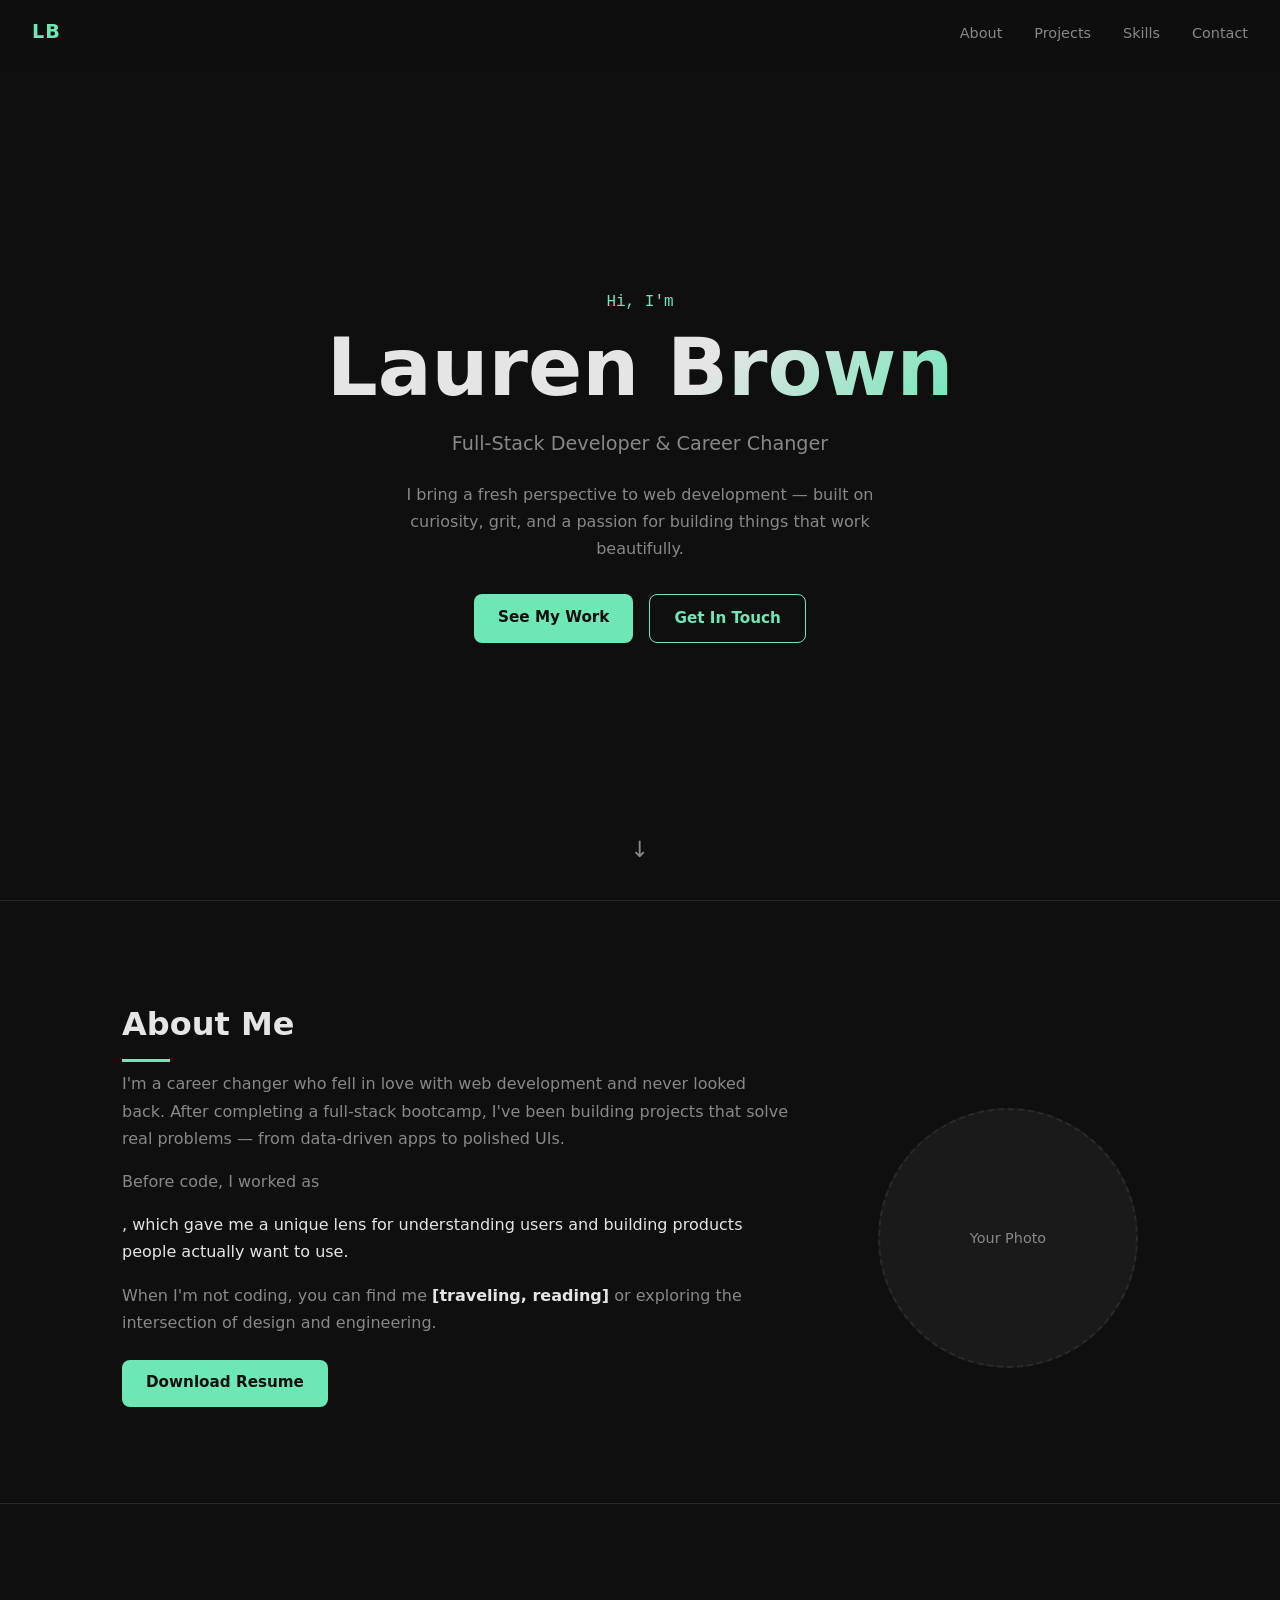
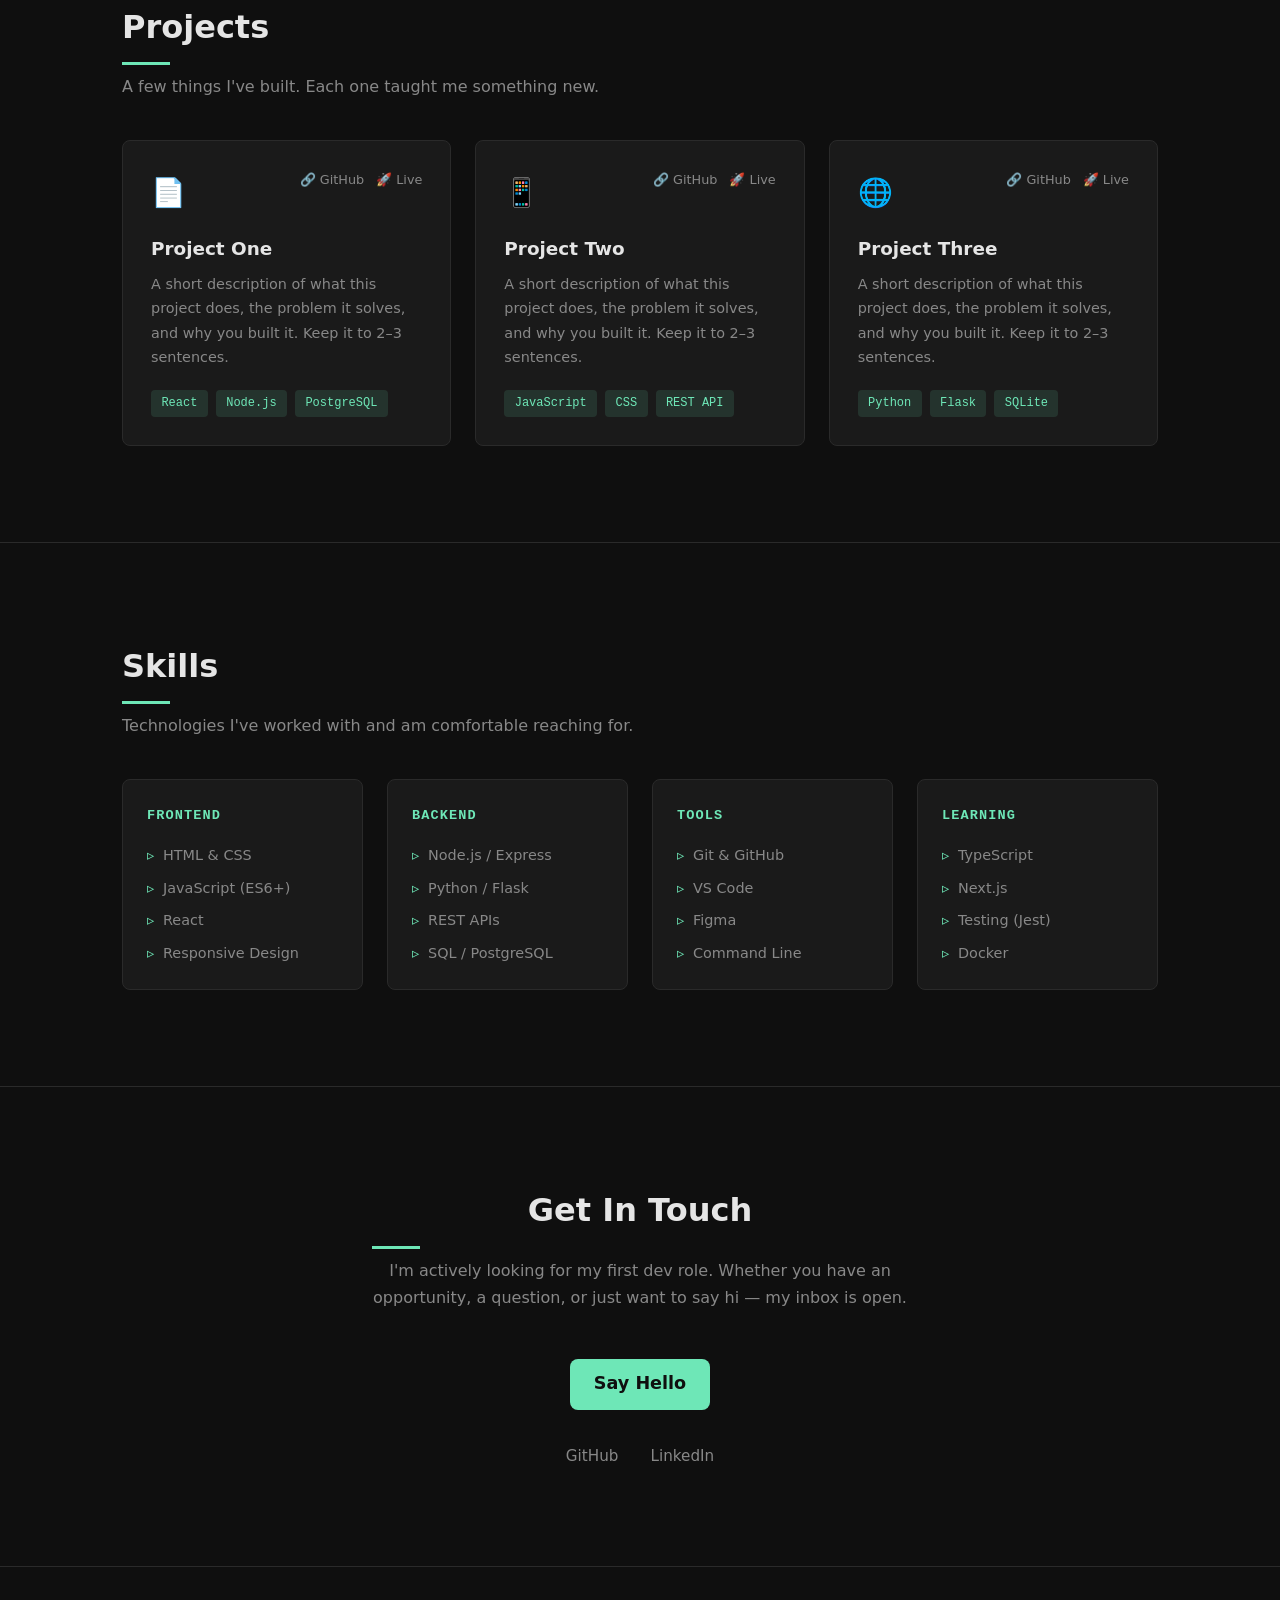
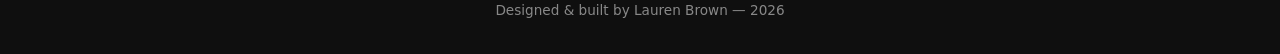
==== index.html @ 5cef9ee2 "Initial portfolio commit" ====
<!DOCTYPE html>
<html lang="en">
<head>
  <meta charset="UTF-8" />
  <meta name="viewport" content="width=device-width, initial-scale=1.0" />
  <title>Lauren Brown — Developer</title>
  <link rel="stylesheet" href="style.css" />
</head>
<body>

  <!-- NAV -->
  <nav id="navbar">
    <a href="#hero" class="nav-logo">LB</a>
    <ul class="nav-links">
      <li><a href="#about">About</a></li>
      <li><a href="#projects">Projects</a></li>
      <li><a href="#skills">Skills</a></li>
      <li><a href="#contact">Contact</a></li>
    </ul>
    <button class="nav-toggle" aria-label="Toggle menu">&#9776;</button>
  </nav>

  <!-- HERO -->
  <section id="hero">
    <div class="hero-content">
      <p class="hero-greeting">Hi, I'm</p>
      <h1 class="hero-name">Lauren Brown</h1>
      <p class="hero-tagline">Full-Stack Developer &amp; Career Changer</p>
      <p class="hero-sub">I bring a fresh perspective to web development — built on curiosity, grit, and a passion for building things that work beautifully.</p>
      <div class="hero-cta">
        <a href="#projects" class="btn btn-primary">See My Work</a>
        <a href="#contact" class="btn btn-outline">Get In Touch</a>
      </div>
    </div>
    <div class="hero-scroll-hint">&#8595;</div>
  </section>

  <!-- ABOUT -->
  <section id="about">
    <div class="container">
      <h2 class="section-title">About Me</h2>
      <div class="about-grid">
        <div class="about-text">
          <p>
            I'm a career changer who fell in love with web development and never looked back.
            After completing a full-stack bootcamp, I've been building projects that solve real
            problems — from data-driven apps to polished UIs.
          </p>
          <p>
            Before code, I worked as  <strong><div Veterinarian=""></div></strong>, which gave me a
            unique lens for understanding users and building products people actually want to use.
          </p>
          <p>
            When I'm not coding, you can find me <strong>[traveling, reading]</strong> or exploring the
            intersection of design and engineering.
          </p>
          <a href="#" class="btn btn-primary" download>Download Resume</a>
        </div>
        <div class="about-image-wrap">
          <div class="about-image-placeholder">
            <span>Your Photo</span>
          </div>
        </div>
      </div>
    </div>
  </section>

  <!-- PROJECTS -->
  <section id="projects">
    <div class="container">
      <h2 class="section-title">Projects</h2>
      <p class="section-sub">A few things I've built. Each one taught me something new.</p>
      <div class="projects-grid">

        <article class="project-card">
          <div class="project-header">
            <span class="project-icon">&#128196;</span>
            <div class="project-links">
              <a href="#" aria-label="GitHub repo">&#x1F517; GitHub</a>
              <a href="#" aria-label="Live demo">&#x1F680; Live</a>
            </div>
          </div>
          <h3>Project One</h3>
          <p>A short description of what this project does, the problem it solves, and why you built it. Keep it to 2–3 sentences.</p>
          <ul class="project-tags">
            <li>React</li>
            <li>Node.js</li>
            <li>PostgreSQL</li>
          </ul>
        </article>

        <article class="project-card">
          <div class="project-header">
            <span class="project-icon">&#128241;</span>
            <div class="project-links">
              <a href="#" aria-label="GitHub repo">&#x1F517; GitHub</a>
              <a href="#" aria-label="Live demo">&#x1F680; Live</a>
            </div>
          </div>
          <h3>Project Two</h3>
          <p>A short description of what this project does, the problem it solves, and why you built it. Keep it to 2–3 sentences.</p>
          <ul class="project-tags">
            <li>JavaScript</li>
            <li>CSS</li>
            <li>REST API</li>
          </ul>
        </article>

        <article class="project-card">
          <div class="project-header">
            <span class="project-icon">&#127760;</span>
            <div class="project-links">
              <a href="#" aria-label="GitHub repo">&#x1F517; GitHub</a>
              <a href="#" aria-label="Live demo">&#x1F680; Live</a>
            </div>
          </div>
          <h3>Project Three</h3>
          <p>A short description of what this project does, the problem it solves, and why you built it. Keep it to 2–3 sentences.</p>
          <ul class="project-tags">
            <li>Python</li>
            <li>Flask</li>
            <li>SQLite</li>
          </ul>
        </article>

      </div>
    </div>
  </section>

  <!-- SKILLS -->
  <section id="skills">
    <div class="container">
      <h2 class="section-title">Skills</h2>
      <p class="section-sub">Technologies I've worked with and am comfortable reaching for.</p>
      <div class="skills-grid">

        <div class="skill-group">
          <h3>Frontend</h3>
          <ul>
            <li>HTML &amp; CSS</li>
            <li>JavaScript (ES6+)</li>
            <li>React</li>
            <li>Responsive Design</li>
          </ul>
        </div>

        <div class="skill-group">
          <h3>Backend</h3>
          <ul>
            <li>Node.js / Express</li>
            <li>Python / Flask</li>
            <li>REST APIs</li>
            <li>SQL / PostgreSQL</li>
          </ul>
        </div>

        <div class="skill-group">
          <h3>Tools</h3>
          <ul>
            <li>Git &amp; GitHub</li>
            <li>VS Code</li>
            <li>Figma</li>
            <li>Command Line</li>
          </ul>
        </div>

        <div class="skill-group">
          <h3>Learning</h3>
          <ul>
            <li>TypeScript</li>
            <li>Next.js</li>
            <li>Testing (Jest)</li>
            <li>Docker</li>
          </ul>
        </div>

      </div>
    </div>
  </section>

  <!-- CONTACT -->
  <section id="contact">
    <div class="container contact-inner">
      <h2 class="section-title">Get In Touch</h2>
      <p class="section-sub">
        I'm actively looking for my first dev role. Whether you have an opportunity, a question,
        or just want to say hi — my inbox is open.
      </p>
      <a href="mailto:l.mc.brown@gmail.com" class="btn btn-primary contact-email">Say Hello</a>
      <ul class="social-links">
        <li><a href="https://github.com/" target="_blank" rel="noopener">GitHub</a></li>
        <li><a href="https://www.linkedin.com/in/l-m-brown" target="_blank" rel="noopener">LinkedIn</a></li>
      </ul>
    </div>
  </section>

  <footer>
    <p>Designed &amp; built by Lauren Brown &mdash; 2026</p>
  </footer>

  <script src="script.js"></script>
</body>
</html>
---- style.css ----
/* ── Reset & Base ── */
*, *::before, *::after { box-sizing: border-box; margin: 0; padding: 0; }

:root {
  --bg:         #0f0f0f;
  --bg-card:    #1a1a1a;
  --bg-card-hover: #222222;
  --border:     #2a2a2a;
  --text:       #e5e5e5;
  --text-muted: #888888;
  --accent:     #6ee7b7;
  --accent-dim: rgba(110, 231, 183, 0.12);
  --font:       'Segoe UI', system-ui, -apple-system, sans-serif;
  --mono:       'Fira Code', 'Cascadia Code', monospace;
  --max-w:      1100px;
  --radius:     8px;
  --transition: 0.2s ease;
}

html { scroll-behavior: smooth; }

body {
  background: var(--bg);
  color: var(--text);
  font-family: var(--font);
  font-size: 1rem;
  line-height: 1.7;
}

a { color: var(--accent); text-decoration: none; transition: opacity var(--transition); }
a:hover { opacity: 0.75; }

ul { list-style: none; }

/* ── Utility ── */
.container {
  max-width: var(--max-w);
  margin: 0 auto;
  padding: 0 2rem;
}

.btn {
  display: inline-block;
  padding: 0.65rem 1.5rem;
  border-radius: var(--radius);
  font-size: 0.95rem;
  font-weight: 600;
  cursor: pointer;
  transition: all var(--transition);
}

.btn-primary {
  background: var(--accent);
  color: #0f0f0f;
}
.btn-primary:hover { opacity: 0.85; }

.btn-outline {
  border: 1.5px solid var(--accent);
  color: var(--accent);
  background: transparent;
}
.btn-outline:hover { background: var(--accent-dim); }

.section-title {
  font-size: 2rem;
  font-weight: 700;
  margin-bottom: 0.5rem;
  color: var(--text);
}
.section-title::after {
  content: '';
  display: block;
  width: 3rem;
  height: 3px;
  background: var(--accent);
  margin-top: 0.5rem;
}

.section-sub {
  color: var(--text-muted);
  margin-bottom: 2.5rem;
  max-width: 55ch;
}

/* ── Nav ── */
#navbar {
  position: fixed;
  top: 0;
  width: 100%;
  z-index: 100;
  display: flex;
  align-items: center;
  justify-content: space-between;
  padding: 1rem 2rem;
  background: rgba(15, 15, 15, 0.85);
  backdrop-filter: blur(10px);
  border-bottom: 1px solid transparent;
  transition: border-color var(--transition);
}

#navbar.scrolled { border-bottom-color: var(--border); }

.nav-logo {
  font-weight: 700;
  font-size: 1.2rem;
  color: var(--accent);
  letter-spacing: 0.05em;
}

.nav-links {
  display: flex;
  gap: 2rem;
}
.nav-links a {
  color: var(--text-muted);
  font-size: 0.9rem;
  transition: color var(--transition);
}
.nav-links a:hover { color: var(--accent); opacity: 1; }

.nav-toggle { display: none; background: none; border: none; color: var(--text); font-size: 1.4rem; cursor: pointer; }

/* ── Hero ── */
#hero {
  min-height: 100vh;
  display: flex;
  flex-direction: column;
  align-items: center;
  justify-content: center;
  text-align: center;
  padding: 6rem 2rem 4rem;
  position: relative;
}

.hero-greeting {
  font-family: var(--mono);
  color: var(--accent);
  font-size: 1rem;
  margin-bottom: 0.5rem;
}

.hero-name {
  font-size: clamp(2.5rem, 8vw, 5rem);
  font-weight: 800;
  line-height: 1.1;
  margin-bottom: 1rem;
  background: linear-gradient(135deg, var(--text) 60%, var(--accent));
  -webkit-background-clip: text;
  -webkit-text-fill-color: transparent;
  background-clip: text;
}

.hero-tagline {
  font-size: 1.2rem;
  color: var(--text-muted);
  margin-bottom: 1.25rem;
}

.hero-sub {
  max-width: 50ch;
  color: var(--text-muted);
  margin: 0 auto 2rem;
}

.hero-cta { display: flex; gap: 1rem; justify-content: center; flex-wrap: wrap; }

.hero-scroll-hint {
  position: absolute;
  bottom: 2rem;
  font-size: 1.4rem;
  color: var(--text-muted);
  animation: bounce 2s infinite;
}

@keyframes bounce {
  0%, 100% { transform: translateY(0); }
  50% { transform: translateY(8px); }
}

/* ── About ── */
#about {
  padding: 6rem 0;
  border-top: 1px solid var(--border);
}

.about-grid {
  display: grid;
  grid-template-columns: 1fr 300px;
  gap: 4rem;
  align-items: center;
}

.about-text p { color: var(--text-muted); margin-bottom: 1rem; }
.about-text p strong { color: var(--text); }
.about-text .btn { margin-top: 0.5rem; }

.about-image-wrap {
  display: flex;
  justify-content: center;
}

.about-image-placeholder {
  width: 260px;
  height: 260px;
  border-radius: 50%;
  border: 2px dashed var(--border);
  display: flex;
  align-items: center;
  justify-content: center;
  color: var(--text-muted);
  font-size: 0.9rem;
  background: var(--bg-card);
}

/* ── Projects ── */
#projects {
  padding: 6rem 0;
  border-top: 1px solid var(--border);
}

.projects-grid {
  display: grid;
  grid-template-columns: repeat(auto-fill, minmax(300px, 1fr));
  gap: 1.5rem;
}

.project-card {
  background: var(--bg-card);
  border: 1px solid var(--border);
  border-radius: var(--radius);
  padding: 1.75rem;
  transition: transform var(--transition), border-color var(--transition), background var(--transition);
}

.project-card:hover {
  transform: translateY(-4px);
  border-color: var(--accent);
  background: var(--bg-card-hover);
}

.project-header {
  display: flex;
  justify-content: space-between;
  align-items: flex-start;
  margin-bottom: 1rem;
}

.project-icon { font-size: 1.75rem; }

.project-links { display: flex; gap: 0.75rem; }
.project-links a { font-size: 0.8rem; color: var(--text-muted); }
.project-links a:hover { color: var(--accent); opacity: 1; }

.project-card h3 { font-size: 1.15rem; margin-bottom: 0.5rem; }

.project-card p { color: var(--text-muted); font-size: 0.9rem; margin-bottom: 1.25rem; }

.project-tags {
  display: flex;
  flex-wrap: wrap;
  gap: 0.5rem;
}

.project-tags li {
  font-family: var(--mono);
  font-size: 0.75rem;
  color: var(--accent);
  background: var(--accent-dim);
  padding: 0.2rem 0.65rem;
  border-radius: 4px;
}

/* ── Skills ── */
#skills {
  padding: 6rem 0;
  border-top: 1px solid var(--border);
}

.skills-grid {
  display: grid;
  grid-template-columns: repeat(auto-fill, minmax(200px, 1fr));
  gap: 1.5rem;
}

.skill-group {
  background: var(--bg-card);
  border: 1px solid var(--border);
  border-radius: var(--radius);
  padding: 1.5rem;
}

.skill-group h3 {
  font-size: 0.85rem;
  font-family: var(--mono);
  color: var(--accent);
  text-transform: uppercase;
  letter-spacing: 0.08em;
  margin-bottom: 1rem;
}

.skill-group ul { display: flex; flex-direction: column; gap: 0.5rem; }

.skill-group li {
  color: var(--text-muted);
  font-size: 0.9rem;
  padding-left: 1rem;
  position: relative;
}
.skill-group li::before {
  content: '▹';
  position: absolute;
  left: 0;
  color: var(--accent);
}

/* ── Contact ── */
#contact {
  padding: 6rem 0;
  border-top: 1px solid var(--border);
}

.contact-inner {
  max-width: 600px;
  text-align: center;
}

.contact-email {
  font-size: 1.1rem;
  margin-top: 0.5rem;
}

.social-links {
  display: flex;
  justify-content: center;
  gap: 2rem;
  margin-top: 2rem;
}

.social-links a {
  color: var(--text-muted);
  font-size: 0.95rem;
  transition: color var(--transition);
}
.social-links a:hover { color: var(--accent); opacity: 1; }

/* ── Footer ── */
footer {
  text-align: center;
  padding: 2rem;
  border-top: 1px solid var(--border);
  color: var(--text-muted);
  font-size: 0.85rem;
}

/* ── Responsive ── */
@media (max-width: 768px) {
  .nav-links { display: none; }
  .nav-links.open {
    display: flex;
    flex-direction: column;
    position: absolute;
    top: 100%;
    left: 0;
    right: 0;
    background: var(--bg);
    border-bottom: 1px solid var(--border);
    padding: 1.5rem 2rem;
    gap: 1rem;
  }
  .nav-toggle { display: block; }

  .about-grid {
    grid-template-columns: 1fr;
    gap: 2rem;
  }
  .about-image-wrap { order: -1; }
  .about-image-placeholder { width: 200px; height: 200px; }

  #hero { padding-top: 5rem; }
}

/* ── Fade-in animation ── */
.fade-in {
  opacity: 0;
  transform: translateY(20px);
  transition: opacity 0.5s ease, transform 0.5s ease;
}
.fade-in.visible {
  opacity: 1;
  transform: translateY(0);
}
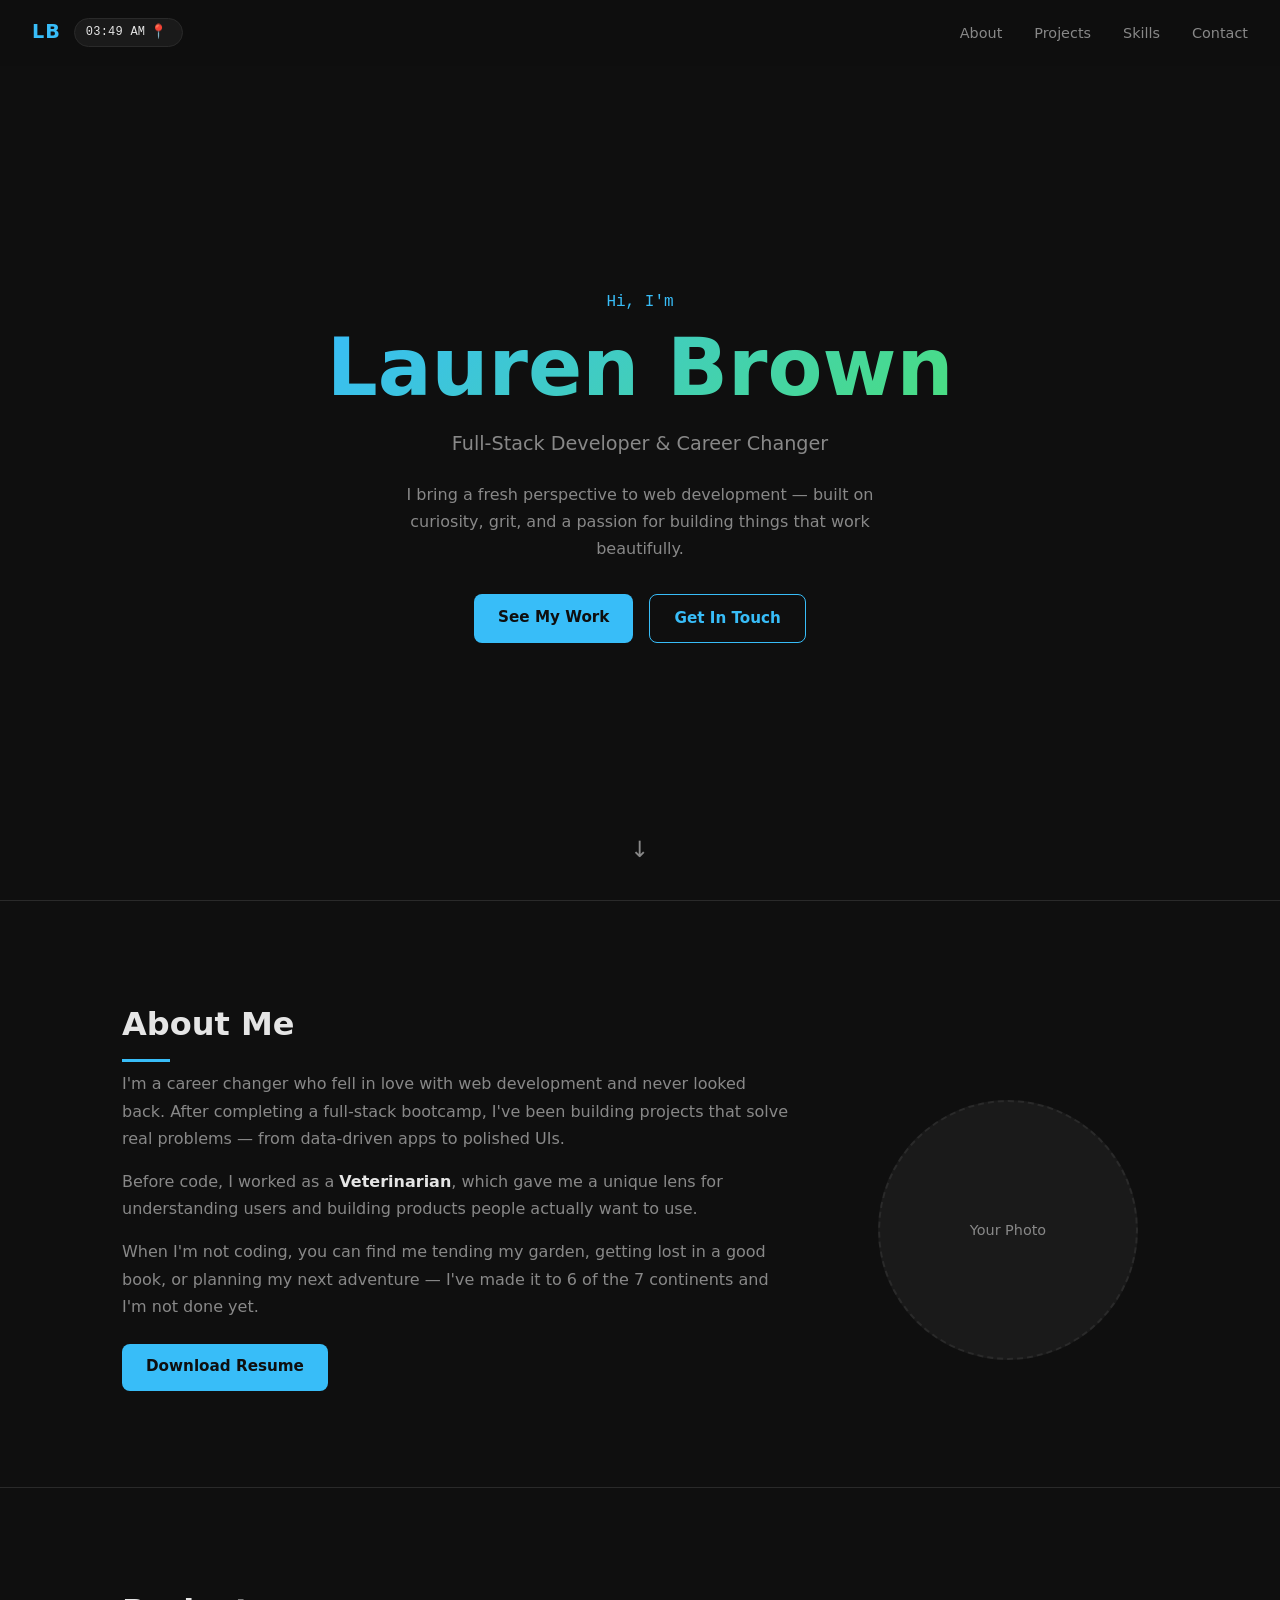
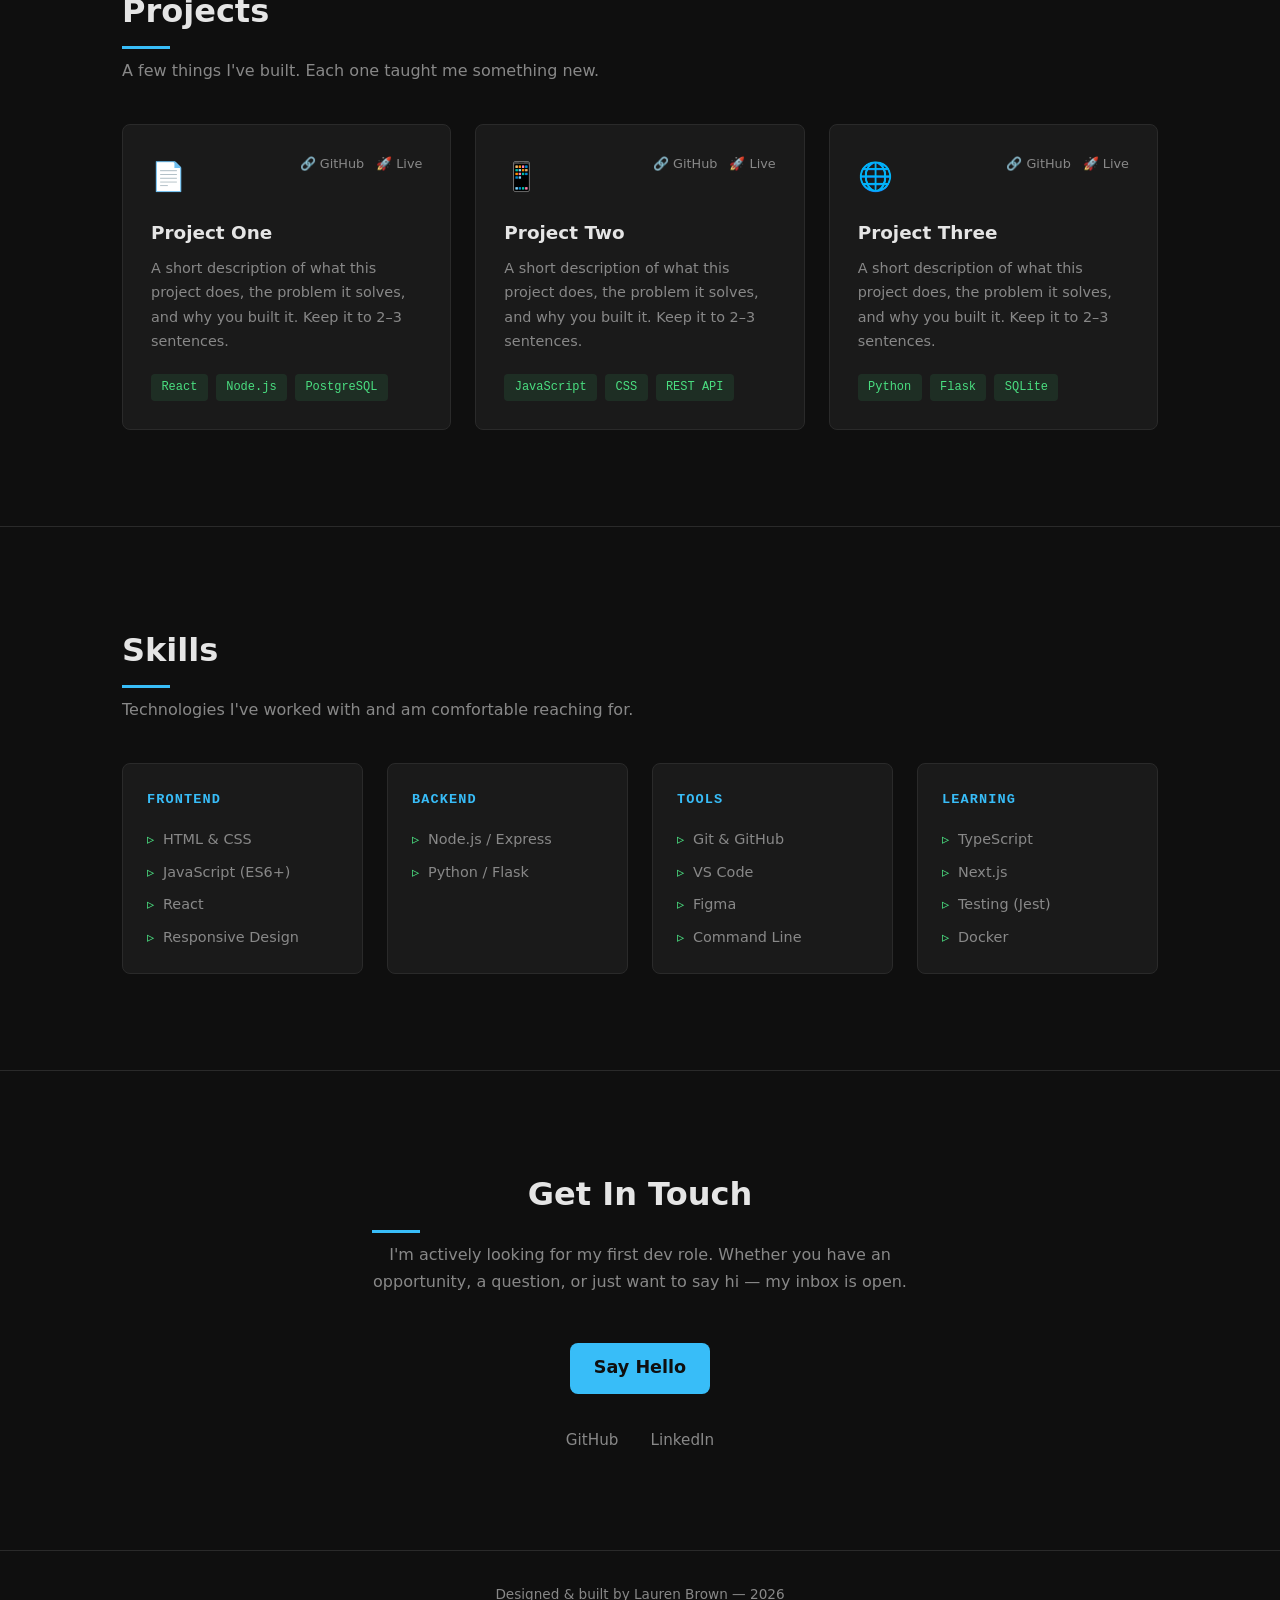
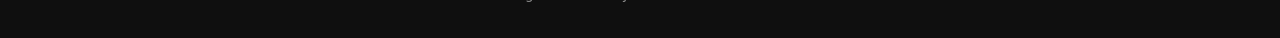
==== commit bcdcf844: "Add javascript" ====
--- a/index.html
+++ b/index.html
@@ -10,7 +10,16 @@
 
   <!-- NAV -->
   <nav id="navbar">
-    <a href="#hero" class="nav-logo">LB</a>
+    <div class="nav-left">
+      <a href="#hero" class="nav-logo">LB</a>
+      <div id="weather-widget" class="weather-widget" aria-live="polite" aria-label="Local weather and time">
+        <span class="weather-time">--:--</span>
+        <span class="weather-icon">⏳</span>
+        <span class="weather-temp"></span>
+        <span class="weather-desc" hidden></span>
+        <span class="weather-city" hidden></span>
+      </div>
+    </div>
     <ul class="nav-links">
       <li><a href="#about">About</a></li>
       <li><a href="#projects">Projects</a></li>
@@ -47,12 +56,12 @@
             problems — from data-driven apps to polished UIs.
           </p>
           <p>
-            Before code, I worked as  <strong><div Veterinarian=""></div></strong>, which gave me a
+            Before code, I worked as a <strong>Veterinarian</strong>, which gave me a
             unique lens for understanding users and building products people actually want to use.
           </p>
           <p>
-            When I'm not coding, you can find me <strong>[traveling, reading]</strong> or exploring the
-            intersection of design and engineering.
+            When I'm not coding, you can find me tending my garden, getting lost in a good book, or
+            planning my next adventure — I've made it to 6 of the 7 continents and I'm not done yet.
           </p>
           <a href="#" class="btn btn-primary" download>Download Resume</a>
         </div>
@@ -149,8 +158,7 @@
           <ul>
             <li>Node.js / Express</li>
             <li>Python / Flask</li>
-            <li>REST APIs</li>
-            <li>SQL / PostgreSQL</li>
+           
           </ul>
         </div>
 
--- a/style.css
+++ b/style.css
@@ -8,8 +8,10 @@
   --border:     #2a2a2a;
   --text:       #e5e5e5;
   --text-muted: #888888;
-  --accent:     #6ee7b7;
-  --accent-dim: rgba(110, 231, 183, 0.12);
+  --accent:     #38bdf8;
+  --accent-dim: rgba(56, 189, 248, 0.12);
+  --accent-2:   #4ade80;
+  --accent-2-dim: rgba(74, 222, 128, 0.10);
   --font:       'Segoe UI', system-ui, -apple-system, sans-serif;
   --mono:       'Fira Code', 'Cascadia Code', monospace;
   --max-w:      1100px;
@@ -117,7 +119,8 @@
   font-size: 0.9rem;
   transition: color var(--transition);
 }
-.nav-links a:hover { color: var(--accent); opacity: 1; }
+.nav-links a:hover,
+.nav-links a.active { color: var(--accent); opacity: 1; }
 
 .nav-toggle { display: none; background: none; border: none; color: var(--text); font-size: 1.4rem; cursor: pointer; }
 
@@ -145,7 +148,7 @@
   font-weight: 800;
   line-height: 1.1;
   margin-bottom: 1rem;
-  background: linear-gradient(135deg, var(--text) 60%, var(--accent));
+  background: linear-gradient(135deg, var(--accent) 0%, var(--accent-2) 100%);
   -webkit-background-clip: text;
   -webkit-text-fill-color: transparent;
   background-clip: text;
@@ -265,8 +268,8 @@
 .project-tags li {
   font-family: var(--mono);
   font-size: 0.75rem;
-  color: var(--accent);
-  background: var(--accent-dim);
+  color: var(--accent-2);
+  background: var(--accent-2-dim);
   padding: 0.2rem 0.65rem;
   border-radius: 4px;
 }
@@ -311,7 +314,7 @@
   content: '▹';
   position: absolute;
   left: 0;
-  color: var(--accent);
+  color: var(--accent-2);
 }
 
 /* ── Contact ── */
@@ -343,6 +346,35 @@
   transition: color var(--transition);
 }
 .social-links a:hover { color: var(--accent); opacity: 1; }
+
+/* ── Weather Widget (nav-inline) ── */
+.nav-left {
+  display: flex;
+  align-items: center;
+  gap: 0.85rem;
+}
+
+.weather-widget {
+  display: flex;
+  align-items: center;
+  gap: 0.3rem;
+  font-family: var(--mono);
+  font-size: 0.75rem;
+  color: var(--text-muted);
+  background: var(--bg-card);
+  border: 1px solid var(--border);
+  border-radius: 20px;
+  padding: 0.2rem 0.65rem;
+  white-space: nowrap;
+  transition: border-color var(--transition);
+}
+.weather-widget:hover { border-color: var(--accent); }
+
+.weather-time { color: var(--text); letter-spacing: 0.02em; }
+
+.weather-icon { font-size: 0.85rem; line-height: 1; }
+
+.weather-temp { color: var(--accent-2); font-weight: 600; }
 
 /* ── Footer ── */
 footer {
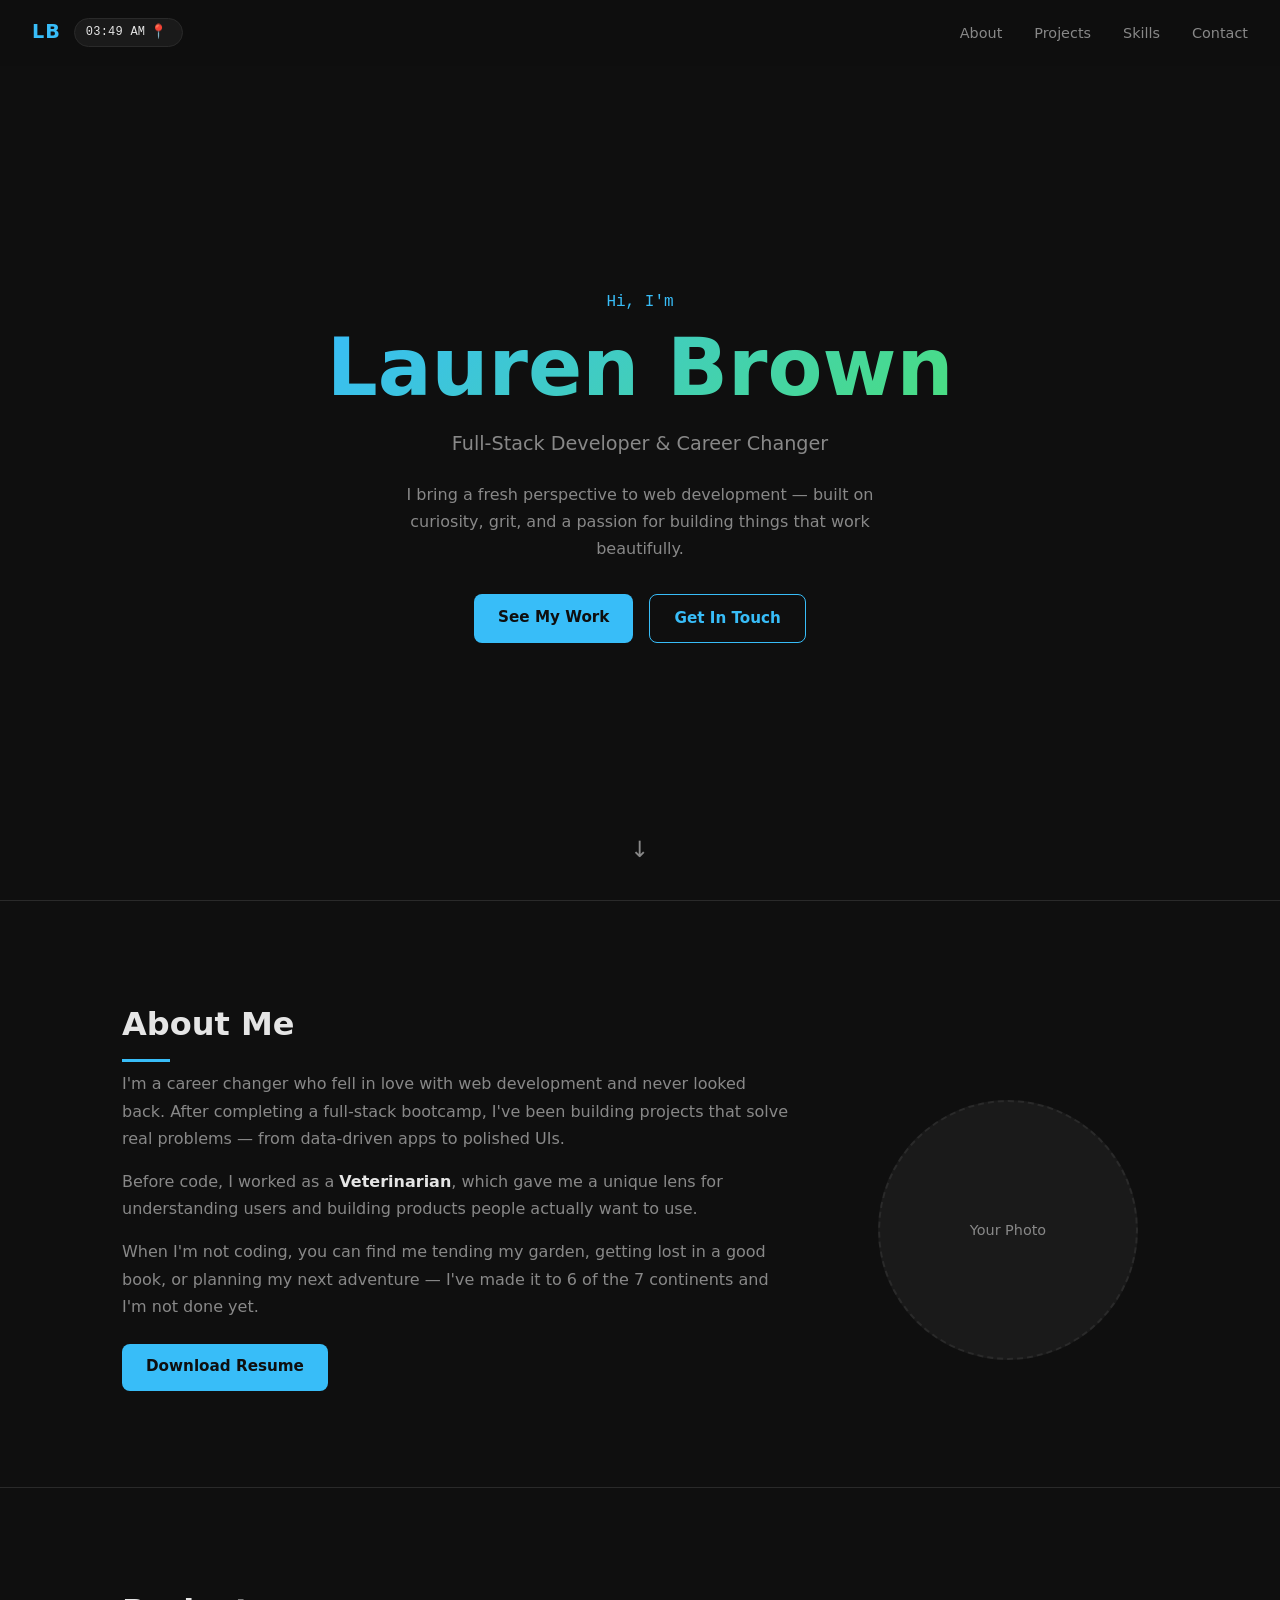
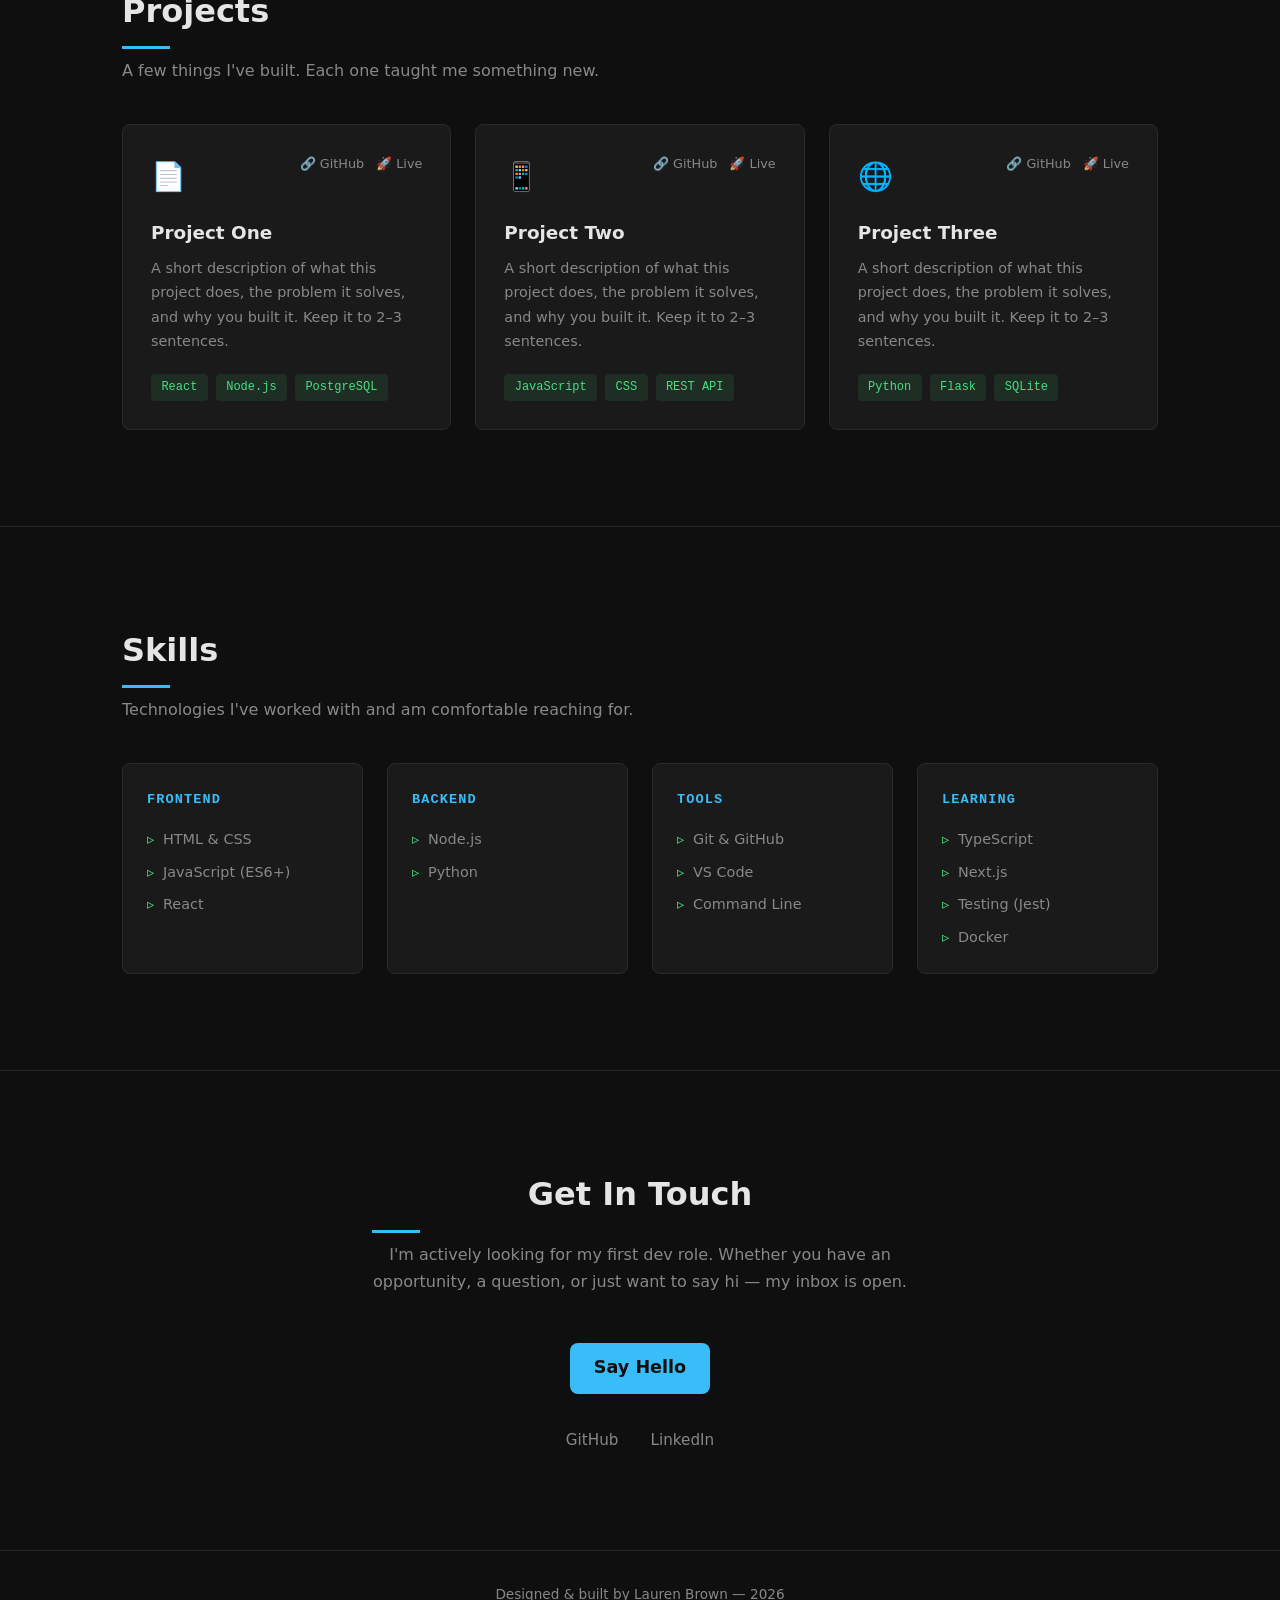
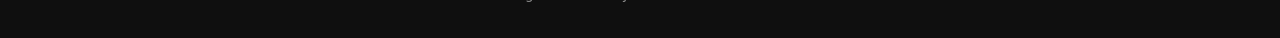
==== commit 98b7e21f: "Add initial HTML, CSS, and JavaScript files for portfolio website" ====
--- a/index.html
+++ b/index.html
@@ -149,15 +149,14 @@
             <li>HTML &amp; CSS</li>
             <li>JavaScript (ES6+)</li>
             <li>React</li>
-            <li>Responsive Design</li>
           </ul>
         </div>
 
         <div class="skill-group">
           <h3>Backend</h3>
           <ul>
-            <li>Node.js / Express</li>
-            <li>Python / Flask</li>
+            <li>Node.js </li>
+            <li>Python </li>
            
           </ul>
         </div>
@@ -167,7 +166,7 @@
           <ul>
             <li>Git &amp; GitHub</li>
             <li>VS Code</li>
-            <li>Figma</li>
+            
             <li>Command Line</li>
           </ul>
         </div>
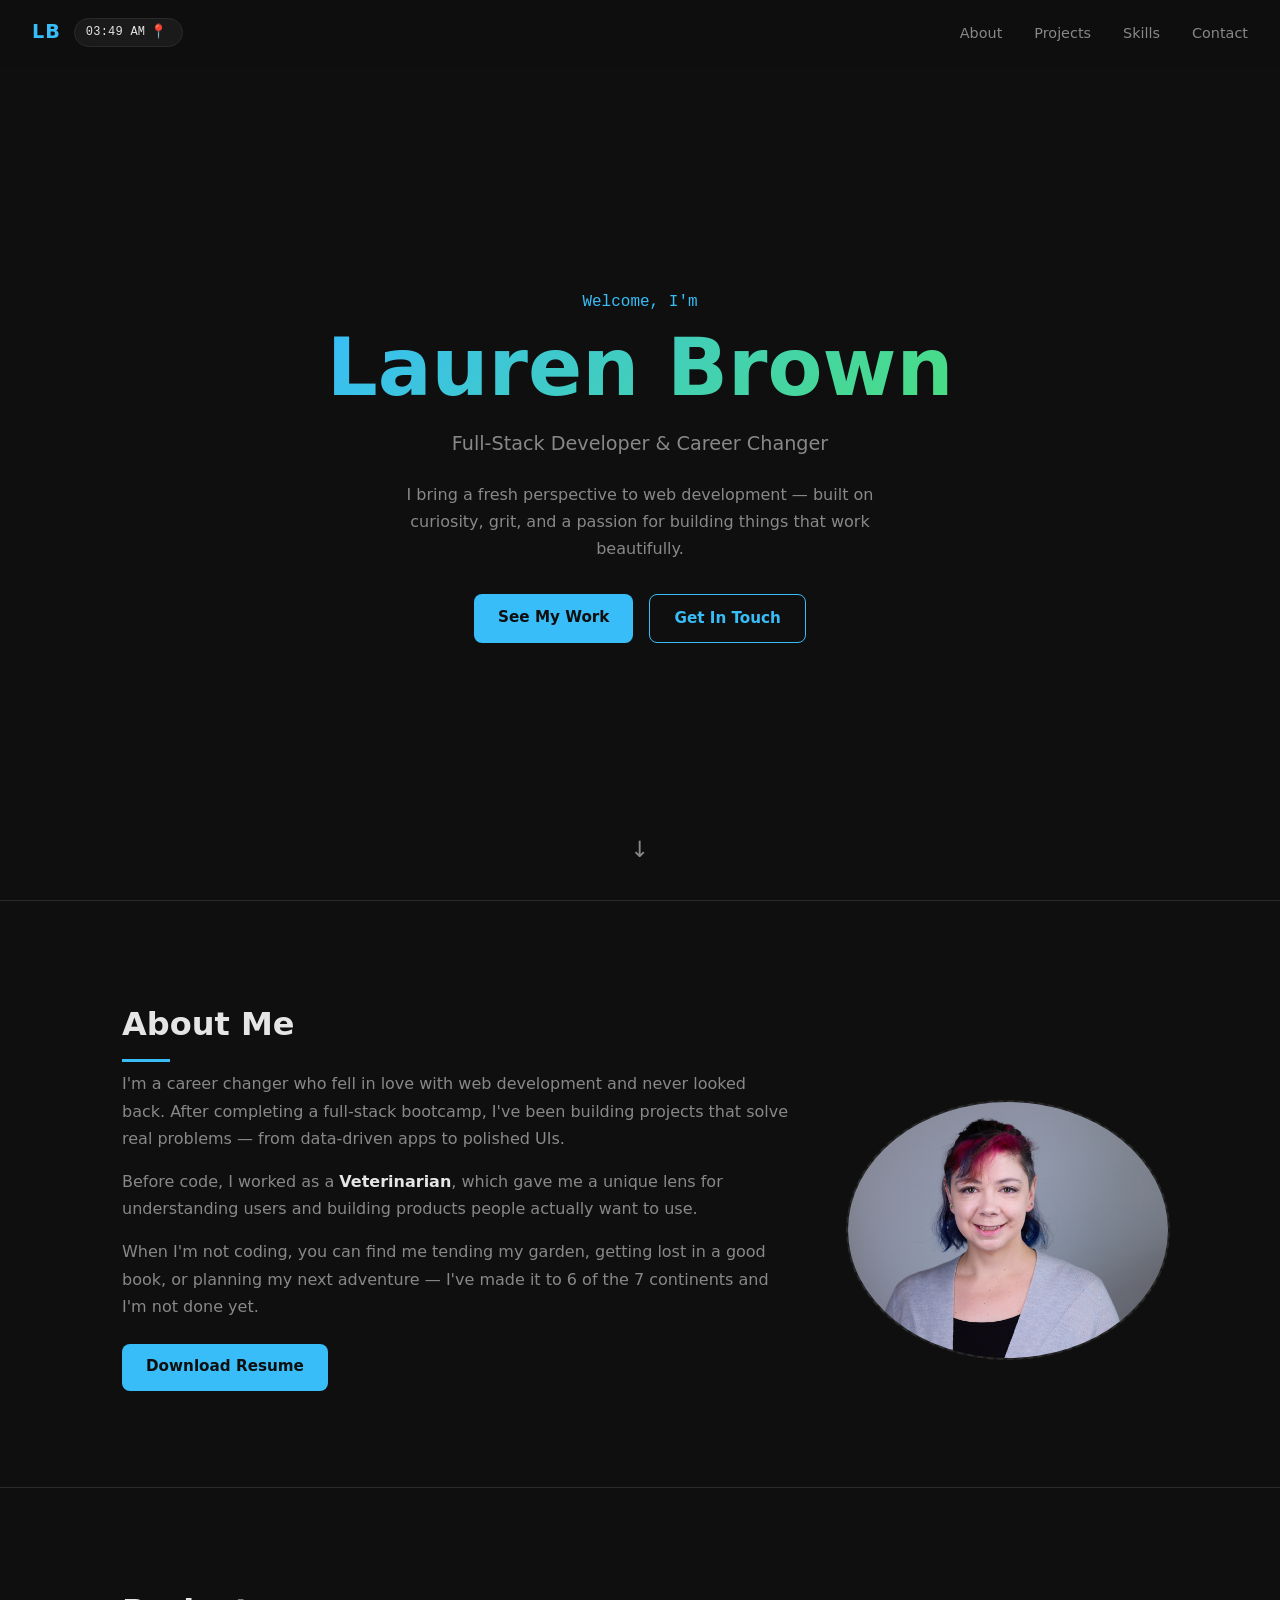
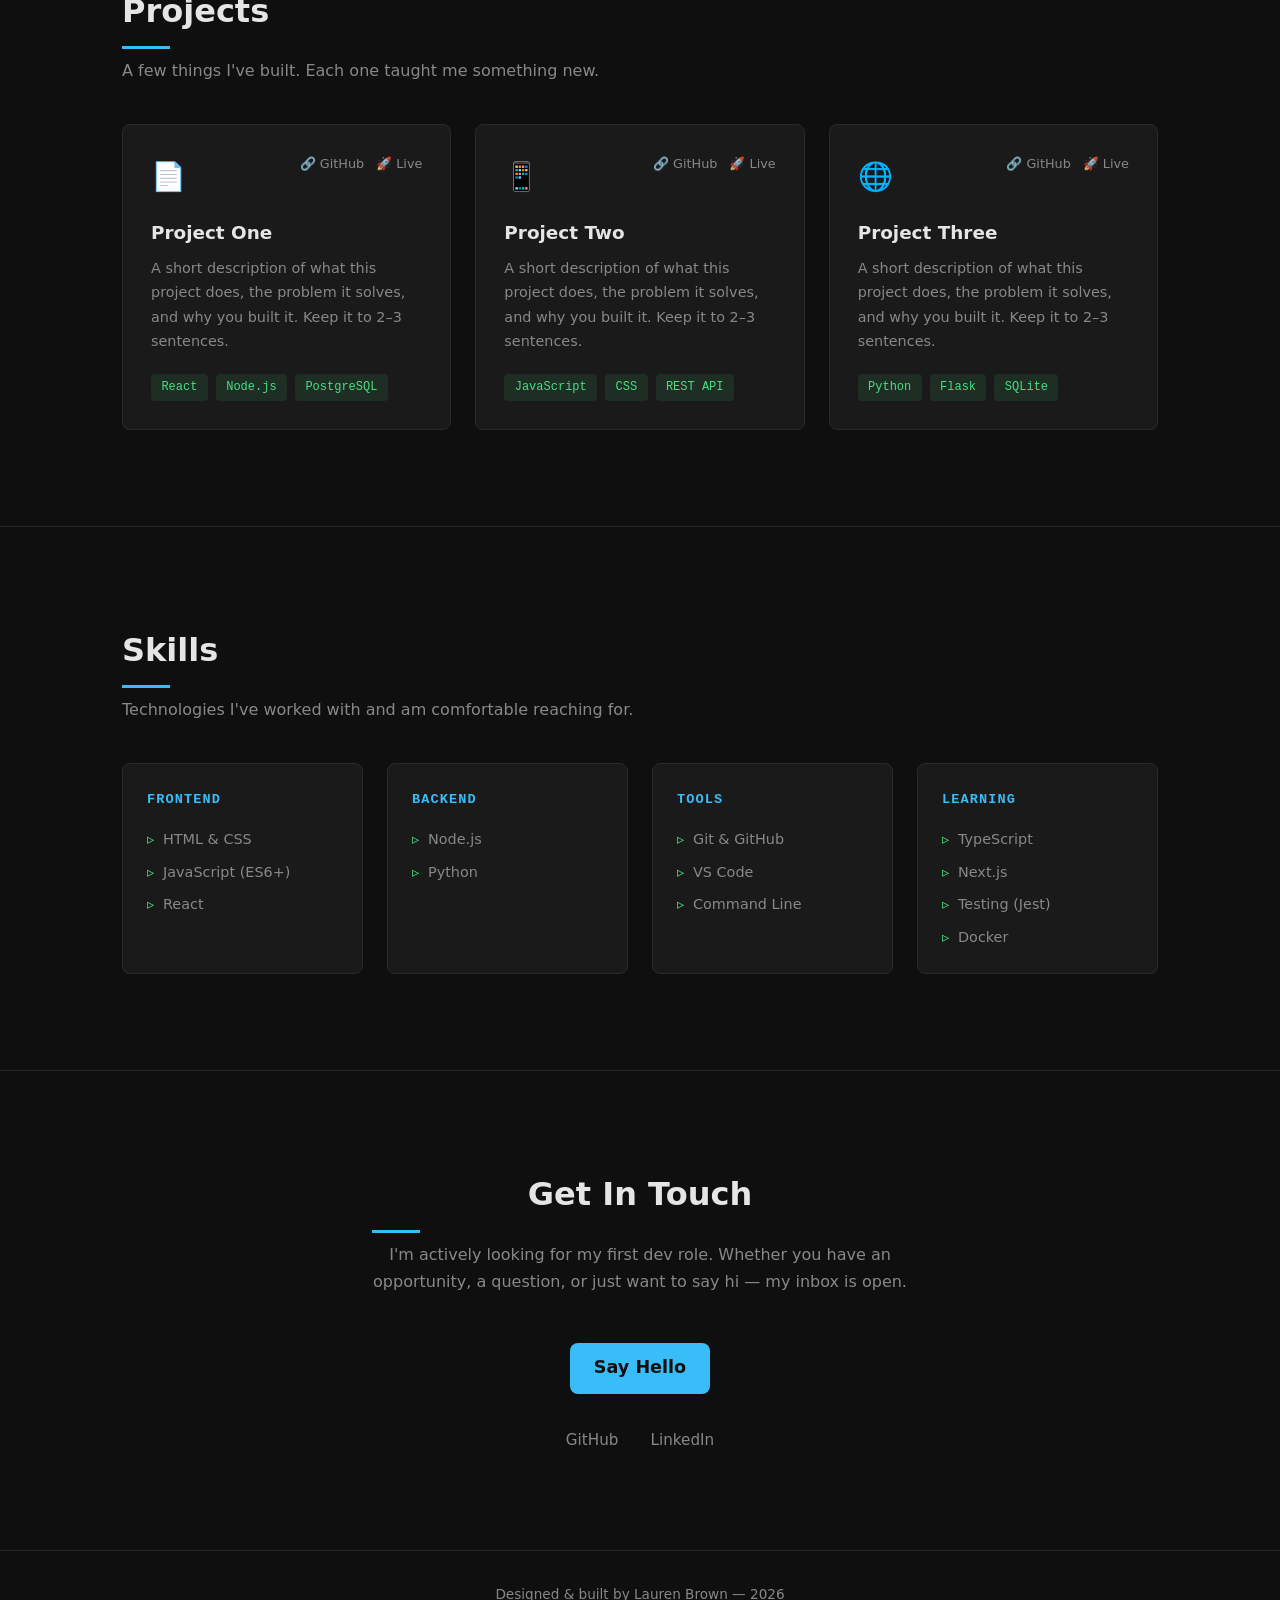
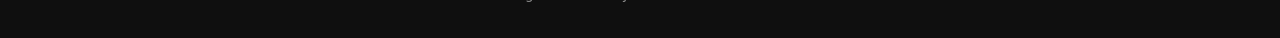
==== commit 3edc3dee: "added headshot" ====
--- a/index.html
+++ b/index.html
@@ -3,7 +3,7 @@
 <head>
   <meta charset="UTF-8" />
   <meta name="viewport" content="width=device-width, initial-scale=1.0" />
-  <title>Lauren Brown — Developer</title>
+  <title>Lauren Brown — Student Developer</title>
   <link rel="stylesheet" href="style.css" />
 </head>
 <body>
@@ -32,7 +32,7 @@
   <!-- HERO -->
   <section id="hero">
     <div class="hero-content">
-      <p class="hero-greeting">Hi, I'm</p>
+      <p class="hero-greeting">Welcome, I'm</p>
       <h1 class="hero-name">Lauren Brown</h1>
       <p class="hero-tagline">Full-Stack Developer &amp; Career Changer</p>
       <p class="hero-sub">I bring a fresh perspective to web development — built on curiosity, grit, and a passion for building things that work beautifully.</p>
@@ -66,8 +66,7 @@
           <a href="#" class="btn btn-primary" download>Download Resume</a>
         </div>
         <div class="about-image-wrap">
-          <div class="about-image-placeholder">
-            <span>Your Photo</span>
+          <img src ='Headshot2 copy.jpg' alt="Lauren Brown" class="about-photo">
           </div>
         </div>
       </div>
--- a/style.css
+++ b/style.css
@@ -203,8 +203,8 @@
   justify-content: center;
 }
 
-.about-image-placeholder {
-  width: 260px;
+.about-photo { 
+  width: 2900px;
   height: 260px;
   border-radius: 50%;
   border: 2px dashed var(--border);
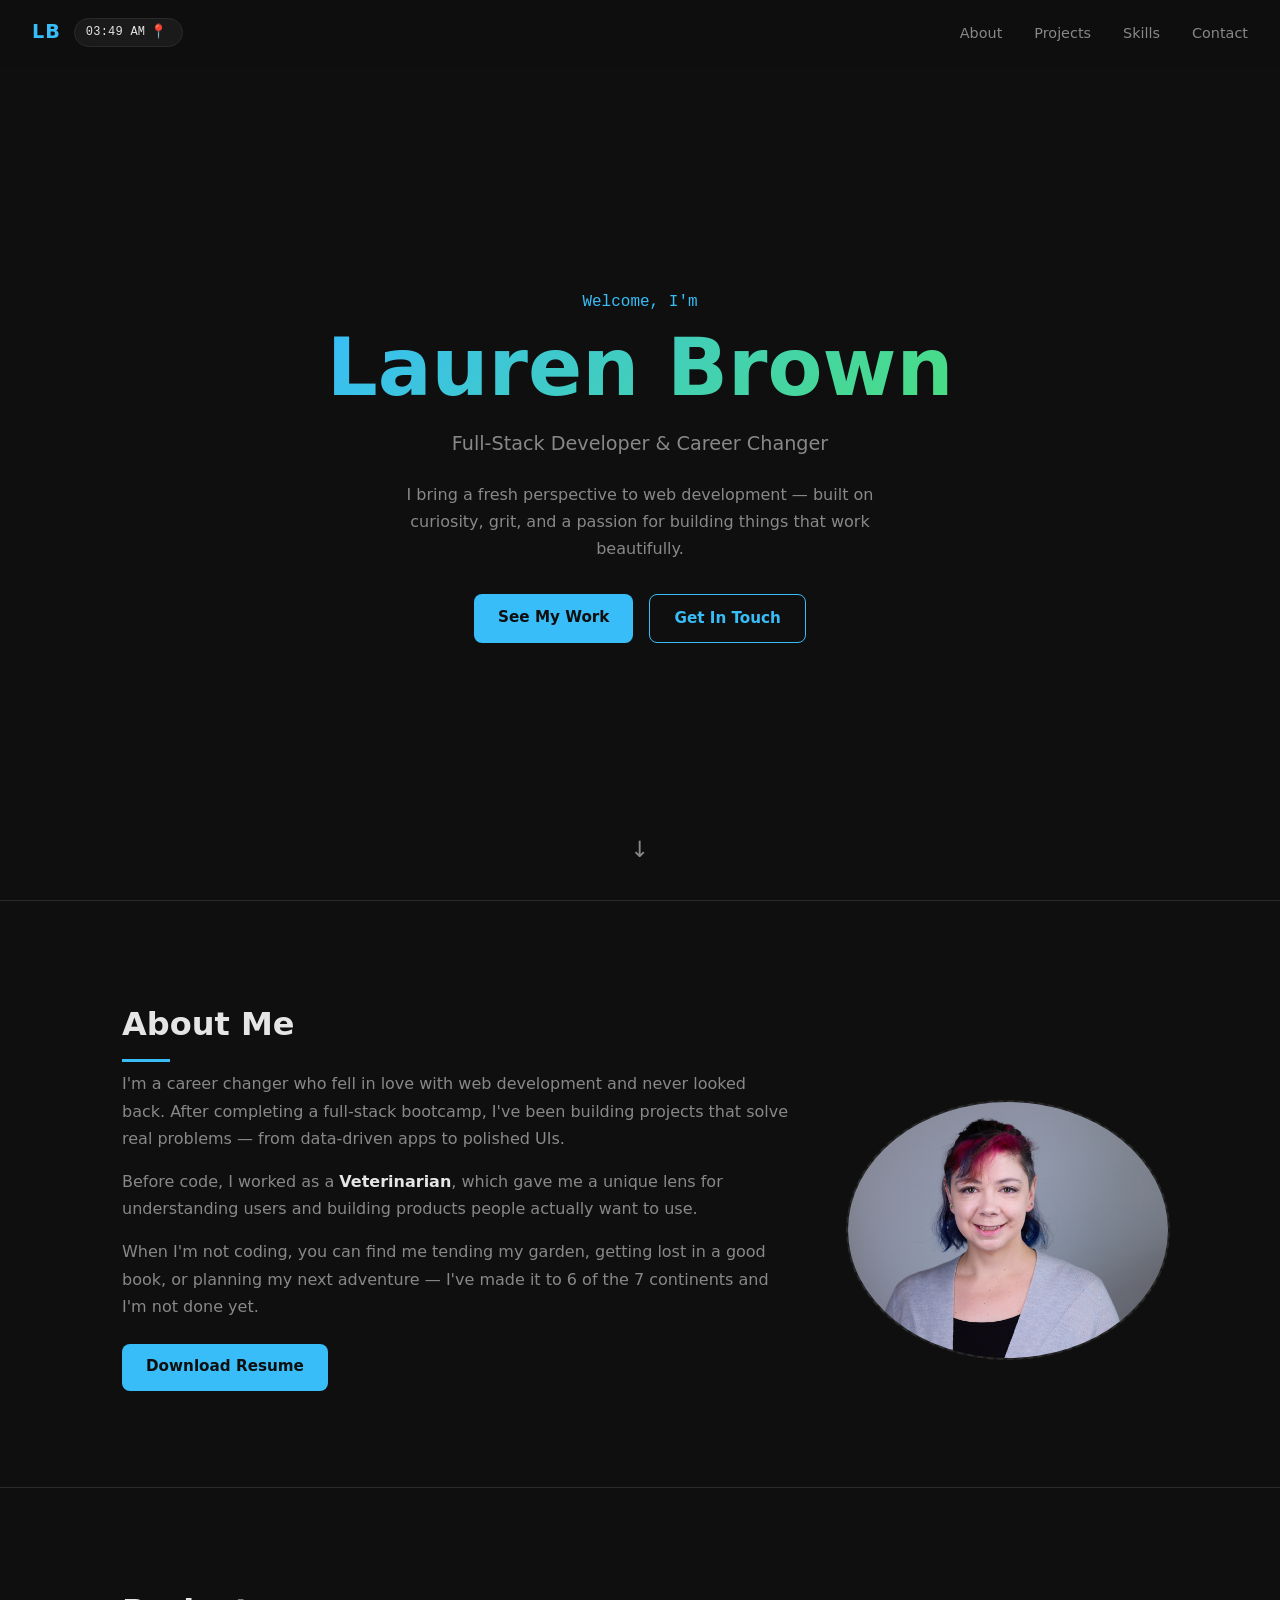
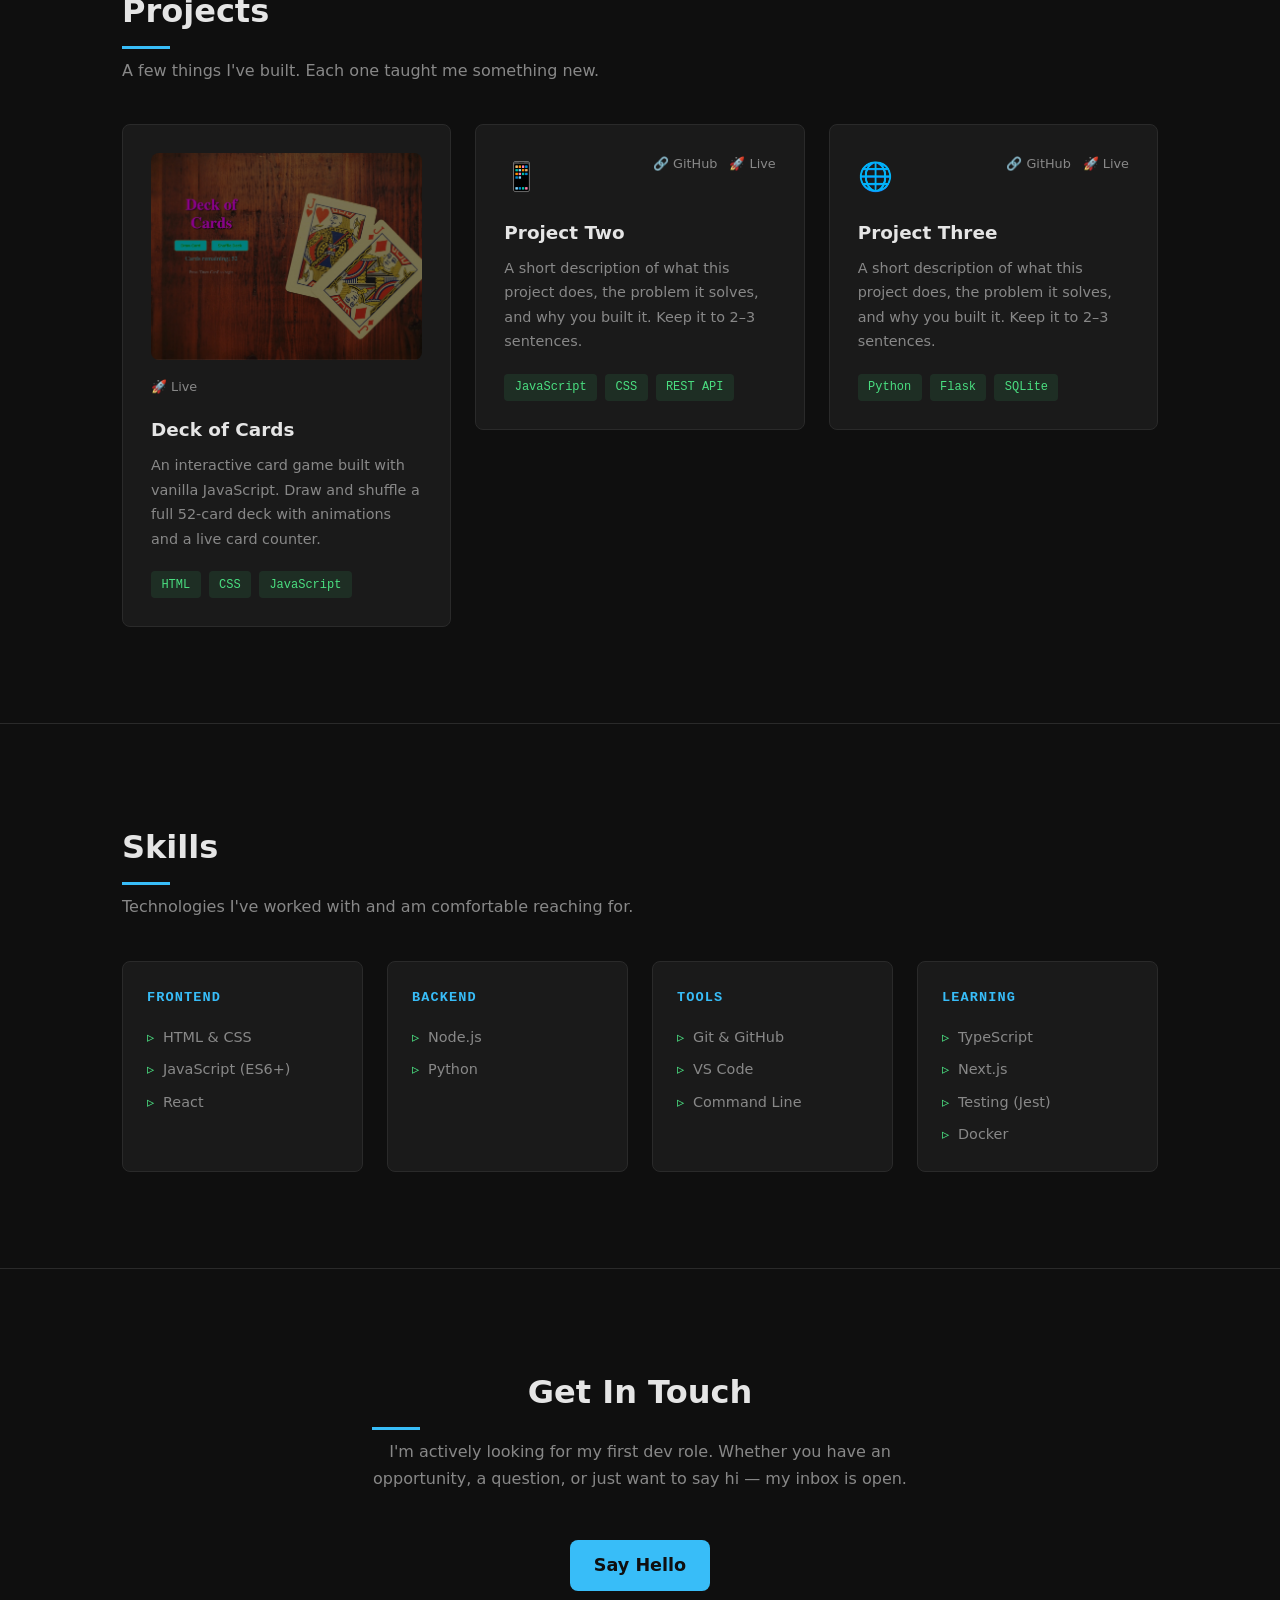
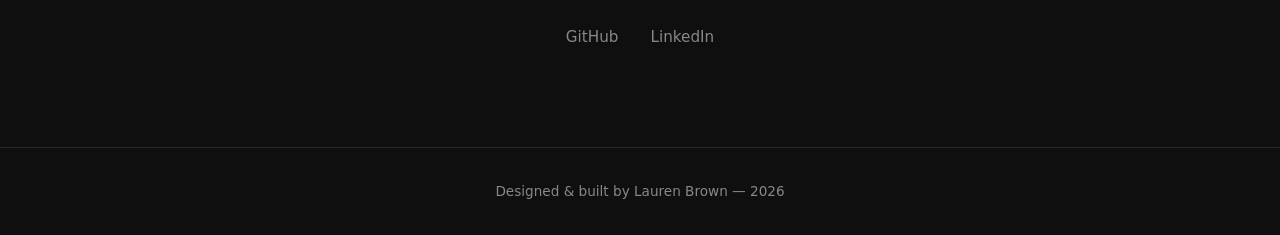
==== commit decec00d: "added 1st project" ====
--- a/index.html
+++ b/index.html
@@ -81,21 +81,22 @@
       <div class="projects-grid">
 
         <article class="project-card">
-          <div class="project-header">
-            <span class="project-icon">&#128196;</span>
-            <div class="project-links">
-              <a href="#" aria-label="GitHub repo">&#x1F517; GitHub</a>
-              <a href="#" aria-label="Live demo">&#x1F680; Live</a>
-            </div>
-          </div>
-          <h3>Project One</h3>
-          <p>A short description of what this project does, the problem it solves, and why you built it. Keep it to 2–3 sentences.</p>
-          <ul class="project-tags">
-            <li>React</li>
-            <li>Node.js</li>
-            <li>PostgreSQL</li>
-          </ul>
-        </article>
+  <a href="deck-of-cards/index.html">
+    <img src="deck-of-cards/Image 5-19-26 at 4.27 PM.jpeg" alt="Deck of Cards project screenshot" class="project-img" />
+  </a>
+  <div class="project-header">
+    <div class="project-links">
+      <a href="deck-of-cards/index.html">&#x1F680; Live</a>
+    </div>
+  </div>
+  <h3>Deck of Cards</h3>
+  <p>An interactive card game built with vanilla JavaScript. Draw and shuffle a full 52-card deck with animations and a live card counter.</p>
+  <ul class="project-tags">
+    <li>HTML</li>
+    <li>CSS</li>
+    <li>JavaScript</li>
+  </ul>
+</article>
 
         <article class="project-card">
           <div class="project-header">
--- a/style.css
+++ b/style.css
@@ -64,6 +64,13 @@
 }
 .btn-outline:hover { background: var(--accent-dim); }
 
+.project-img {
+  width: 100%;
+  border-radius: 8px;
+  margin-bottom: 1rem;
+  display: block;
+}
+
 .section-title {
   font-size: 2rem;
   font-weight: 700;
@@ -224,8 +231,9 @@
 
 .projects-grid {
   display: grid;
-  grid-template-columns: repeat(auto-fill, minmax(300px, 1fr));
+  grid-template-columns: repeat(3, 1fr);
   gap: 1.5rem;
+  align-items: start;
 }
 
 .project-card {
